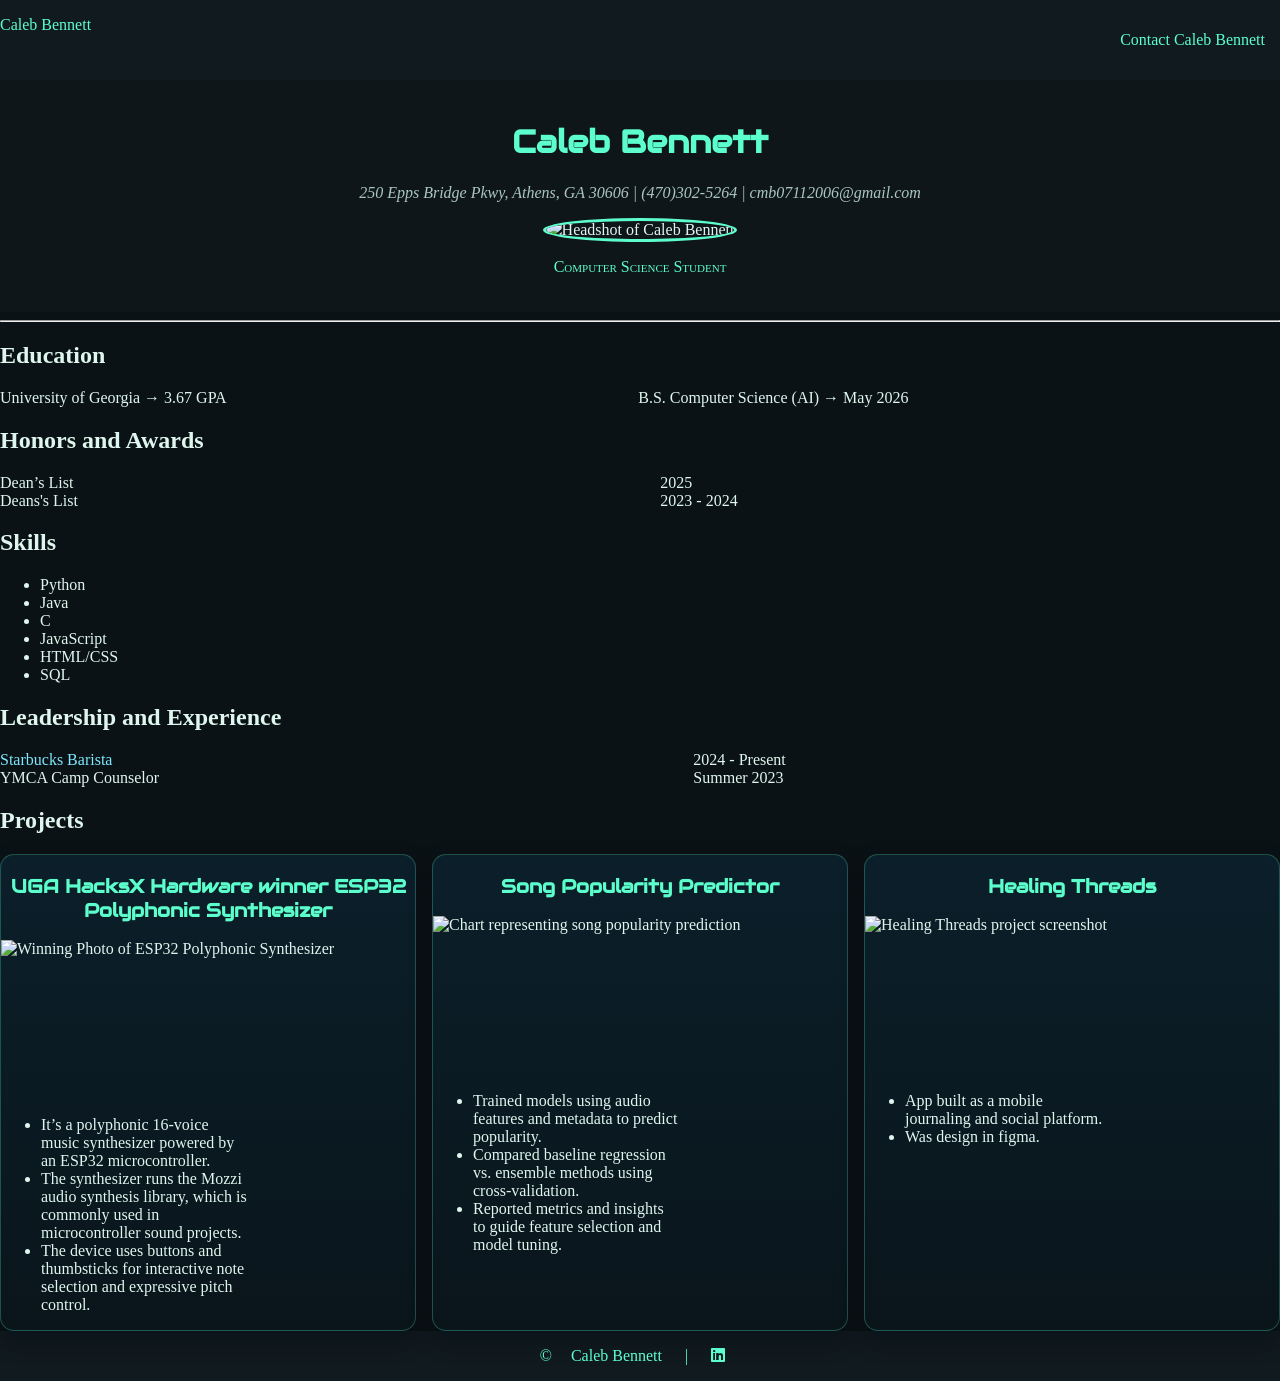
==== index.html @ 0cf7b52f "Add files via upload" ====
<!DOCTYPE html>
<html lang="en">
<head>
    <meta charset="UTF-8">
    <meta name="viewport" content="width=device-width, initial-scale=1.0">
    <link rel="stylesheet" href="css/style.css" />
    <title>Caleb Bennett</title>
    <link rel="stylesheet" href="https://cdnjs.cloudflare.com/ajax/libs/font-awesome/6.5.0/css/all.min.css" />
    <style>
    @import url('https://fonts.googleapis.com/css2?family=Audiowide&display=swap');
    </style>

</head>
<body>
    
    
    
    <nav>
    <p>Caleb Bennett</p>
    <a href="contact.html"><p>Contact Caleb Bennett</p></a>
    </nav>
    <header>
    <h1>Caleb Bennett</h1>
    <p class="address">250 Epps Bridge Pkwy, Athens, GA 30606 | (470)302-5264 | cmb07112006@gmail.com</p>
    <img src="images/headshot.jpg" alt="Headshot of Caleb Bennett" width="200">
    <p class="tagline">Computer Science Student</p>
    </header>
    
    <hr>
    <section>
    <h2>Education</h2>
    <dl>
      <dt>University of Georgia &rarr; 3.67 GPA</dt>
      <dd>B.S. Computer Science (AI) &rarr; May 2026</dd>
    </dl>
  </section>
  <section>
    <h2>Honors and Awards</h2>
    <dl>
      <dt>Dean’s List</dt>
      <dd>2025</dd>

      <dt>Deans's List</dt>
      <dd>2023 - 2024</dd>
    </dl>
  </section>
  <section>
    <h2>Skills</h2>
    <ul>
      <li>Python</li>
      <li>Java</li>
      <li>C</li>
      <li>JavaScript</li>
      <li>HTML/CSS</li>
      <li>SQL</li>
    </ul>
  </section>
  <section>
    <h2>Leadership and Experience</h2>
    <dl>
      <dt><a href="https://www.starbucks.com/" target="_blank" rel="noopener noreferrer">Starbucks Barista</a></dt>
      <dd>2024 - Present</dd>

      <dt>YMCA Camp Counselor</dt>
      <dd>Summer 2023</dd>
    </dl>
  </section>
  <section>
    <h2>Projects</h2>

    <div class="three-col">
      <div class="card">
        <h3>UGA HacksX Hardware winner ESP32 Polyphonic Synthesizer</h3>
        <img src="images/ESP32.png" alt="Winning Photo of ESP32 Polyphonic Synthesizer" width="300" />
        <ul>
          <li>It’s a polyphonic 16-voice music synthesizer powered by an ESP32 microcontroller.</li>
          <li>The synthesizer runs the Mozzi audio synthesis library, which is commonly used in microcontroller sound projects.</li>
          <li>The device uses buttons and thumbsticks for interactive note selection and expressive pitch control.</li>
        </ul>
      </div>

      <div class="card">
        <h3>Song Popularity Predictor</h3>
        <img src="images/project-spotify.png" alt="Chart representing song popularity prediction" width="300" />
        <ul>
          <li>Trained models using audio features and metadata to predict popularity.</li>
          <li>Compared baseline regression vs. ensemble methods using cross-validation.</li>
          <li>Reported metrics and insights to guide feature selection and model tuning.</li>
        </ul>
      </div>

      <div class="card">
        <h3>Healing Threads</h3>
        <img src="images/Healing-Threads.png" alt="Healing Threads project screenshot" width="300" />
        <ul>
          <li>App built as a mobile journaling and social platform.</li>
          <li>Was design in figma.</li>
        </ul>
      </div>
    </div>

  </section>

  <footer>
    <p>
      &copy; <a href="contact.html">Caleb Bennett</a>
      &nbsp;|&nbsp;
      <a href="https://www.linkedin.com/in/calebmbennett/" target="_blank" rel="noopener noreferrer" aria-label="LinkedIn Profile">
        <i class="fa-brands fa-linkedin"></i>
      </a>
    </p>
  </footer>
</body>
</html>
---- css/style.css ----
@audiowide-regular {
  font-family: "Audiowide", sans-serif;
  font-weight: 400;
  font-style: normal;
}

:root {
  --bg: #0b1215;
  --surface: #111a1f;
  --surface-alt: #0f161a;
  --accent: #5cffcc;
  --accent-soft: rgba(92, 255, 204, 0.25);
  --text: #dff6ee;
  --muted: #a9c7be;
  --link: #7fe8ff;
}

body {
  margin: 0%;
  background-color: var(--bg);
  color: var(--text);
  }

/****************   Nav Section **********************/
nav {
	background-color: var(--surface);
  border-color: var(--accent-soft);
  justify-content: space-between;
  text-decoration: none;
  display: flex;
  color: var(--accent);
}
nav a {
  color: var(--accent);
  text-decoration: none;
  padding: 15px;
}

/***********************  Footer Section   **************************/
footer {
	background-color: var(--surface);
  border-color: var(--accent-soft);
  justify-content: center;
  text-decoration: none;
  display: flex;
  color: var(--accent);
}
footer a {
  color: var(--accent);
  text-decoration: none;
  padding: 15px;
}

/*********** Splash Page ************************/
header {
  align-content: space-around;
  text-align: center;
  padding: 20px;
  background-color: var(--surface-alt);
}

header h1 {
  font-family: "Audiowide", sans-serif;
  color: var(--accent);
}

header img {
  border-inline: 3px solid var(--accent);
  border-top: 3px solid var(--accent);
  border-bottom: 3px solid var(--accent);
  border-radius: 99%;
}

.address {
 font-style: italic;
  color: var(--muted);
}

.tagline {
  font-variant: small-caps;
  color: var(--accent);
  text-align: center;
}

/************* Sections ********************/
hr {
  
}

section h3 {
  font-family: "Audiowide", sans-serif;
  color: var(--accent);
  text-align: center;
}

section dl {
  display: grid;
  grid-template-columns: auto auto;
}

section ul {
  width: 50%;
  color: var(--text)
}

section a {
  text-decoration: none;
  color: var(--link);
}

section a:hover {
  text-decoration: underline;
}

/**************   Projects   *****************/
.three-col {
	display: grid;
  grid-template-columns: repeat(3, minmax(0, 1fr));
  gap: 16px; /* space between cards */
  margin-top: 12px;
}

.card img {
  width: 100%;
  height: 160px;
  object-fit: cover;
  display: block;
}

.card {
  background: linear-gradient(180deg, #0b1f2a 0%, #0a151b 100%);
  border: 1px solid var(--accent-soft);
  border-radius: 14px;
  overflow: hidden;
  box-shadow: 0 10px 22px rgba(3, 12, 18, 0.45);
  text-align: left;
  color: var(--text);
}



/**************   Responsiveness   *****************/
@media (max-width: 680px) {
    nav {
      flex-direction: column; /* vertical nav */
    align-items: stretch;
    padding: 0;
    }

    .three-col {
      grid-template-columns: 1fr; /* 1 column on mobile */
    justify-items: center; /* centered cards */
    }
}

/**************   Contact Page   *****************/
.one-col {
  max-width: 560px;
  margin: 0 auto;
  padding: 20px;
  display: flex;
  flex-direction: column;
  gap: 12px;
}

input {
  width: 100%;
  padding: 10px 12px;
  border: 1px solid var(--accent-soft);
  border-radius: 8px;
  background-color: var(--surface-alt);
  color: var(--text);

}

textarea {
  width: 100%;
  min-height: 120px;
  padding: 10px 12px;
  border: 1px solid var(--accent-soft);
  border-radius: 8px;
  background-color: var(--surface-alt);
  color: var(--text);
}
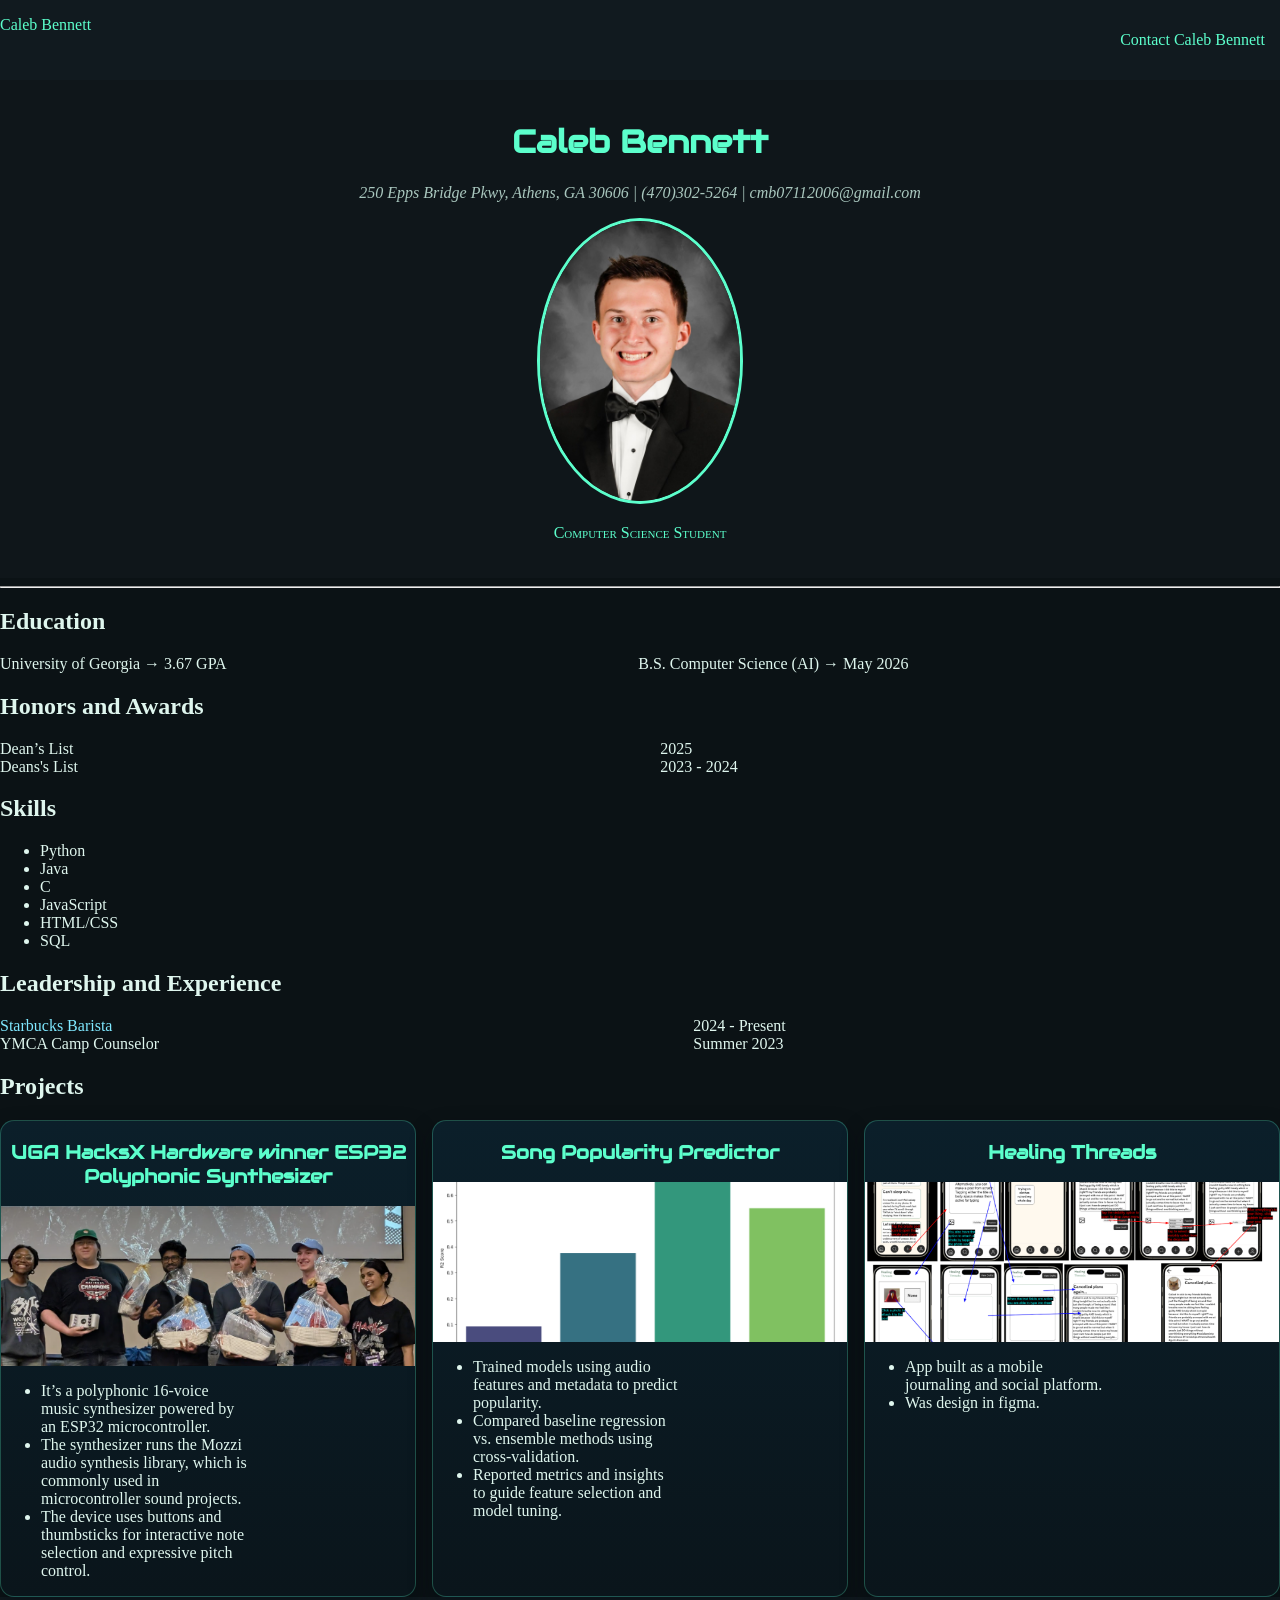
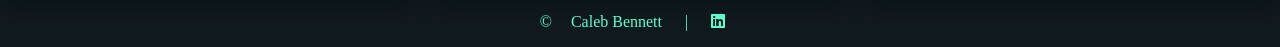
==== commit 1800bb70: "Update index.html" ====
--- a/index.html
+++ b/index.html
@@ -68,36 +68,36 @@
   <section>
     <h2>Projects</h2>
 
-    <div class="three-col">
-      <div class="card">
-        <h3>UGA HacksX Hardware winner ESP32 Polyphonic Synthesizer</h3>
-        <img src="images/ESP32.png" alt="Winning Photo of ESP32 Polyphonic Synthesizer" width="300" />
-        <ul>
-          <li>It’s a polyphonic 16-voice music synthesizer powered by an ESP32 microcontroller.</li>
-          <li>The synthesizer runs the Mozzi audio synthesis library, which is commonly used in microcontroller sound projects.</li>
-          <li>The device uses buttons and thumbsticks for interactive note selection and expressive pitch control.</li>
-        </ul>
-      </div>
-
-      <div class="card">
-        <h3>Song Popularity Predictor</h3>
-        <img src="images/project-spotify.png" alt="Chart representing song popularity prediction" width="300" />
-        <ul>
-          <li>Trained models using audio features and metadata to predict popularity.</li>
-          <li>Compared baseline regression vs. ensemble methods using cross-validation.</li>
-          <li>Reported metrics and insights to guide feature selection and model tuning.</li>
-        </ul>
-      </div>
-
-      <div class="card">
-        <h3>Healing Threads</h3>
-        <img src="images/Healing-Threads.png" alt="Healing Threads project screenshot" width="300" />
-        <ul>
-          <li>App built as a mobile journaling and social platform.</li>
-          <li>Was design in figma.</li>
-        </ul>
-      </div>
-    </div>
+    <div class="three-col">
+      <div class="card">
+        <h3>UGA HacksX Hardware winner ESP32 Polyphonic Synthesizer</h3>
+        <img src="images/ESP32.png" alt="Winning Photo of ESP32 Polyphonic Synthesizer" width="300" />
+        <ul>
+          <li>It’s a polyphonic 16-voice music synthesizer powered by an ESP32 microcontroller.</li>
+          <li>The synthesizer runs the Mozzi audio synthesis library, which is commonly used in microcontroller sound projects.</li>
+          <li>The device uses buttons and thumbsticks for interactive note selection and expressive pitch control.</li>
+        </ul>
+      </div>
+
+      <div class="card">
+        <h3>Song Popularity Predictor</h3>
+        <img src="images/project-spotify.png" alt="Chart representing song popularity prediction" width="300" />
+        <ul>
+          <li>Trained models using audio features and metadata to predict popularity.</li>
+          <li>Compared baseline regression vs. ensemble methods using cross-validation.</li>
+          <li>Reported metrics and insights to guide feature selection and model tuning.</li>
+        </ul>
+      </div>
+
+      <div class="card">
+        <h3>Healing Threads</h3>
+        <img src="images/Healing-Threads.png" alt="Healing Threads project screenshot" width="300" />
+        <ul>
+          <li>App built as a mobile journaling and social platform.</li>
+          <li>Was design in figma.</li>
+        </ul>
+      </div>
+    </div>
 
   </section>
 
@@ -111,4 +111,4 @@
     </p>
   </footer>
 </body>
-</html>
+</html>
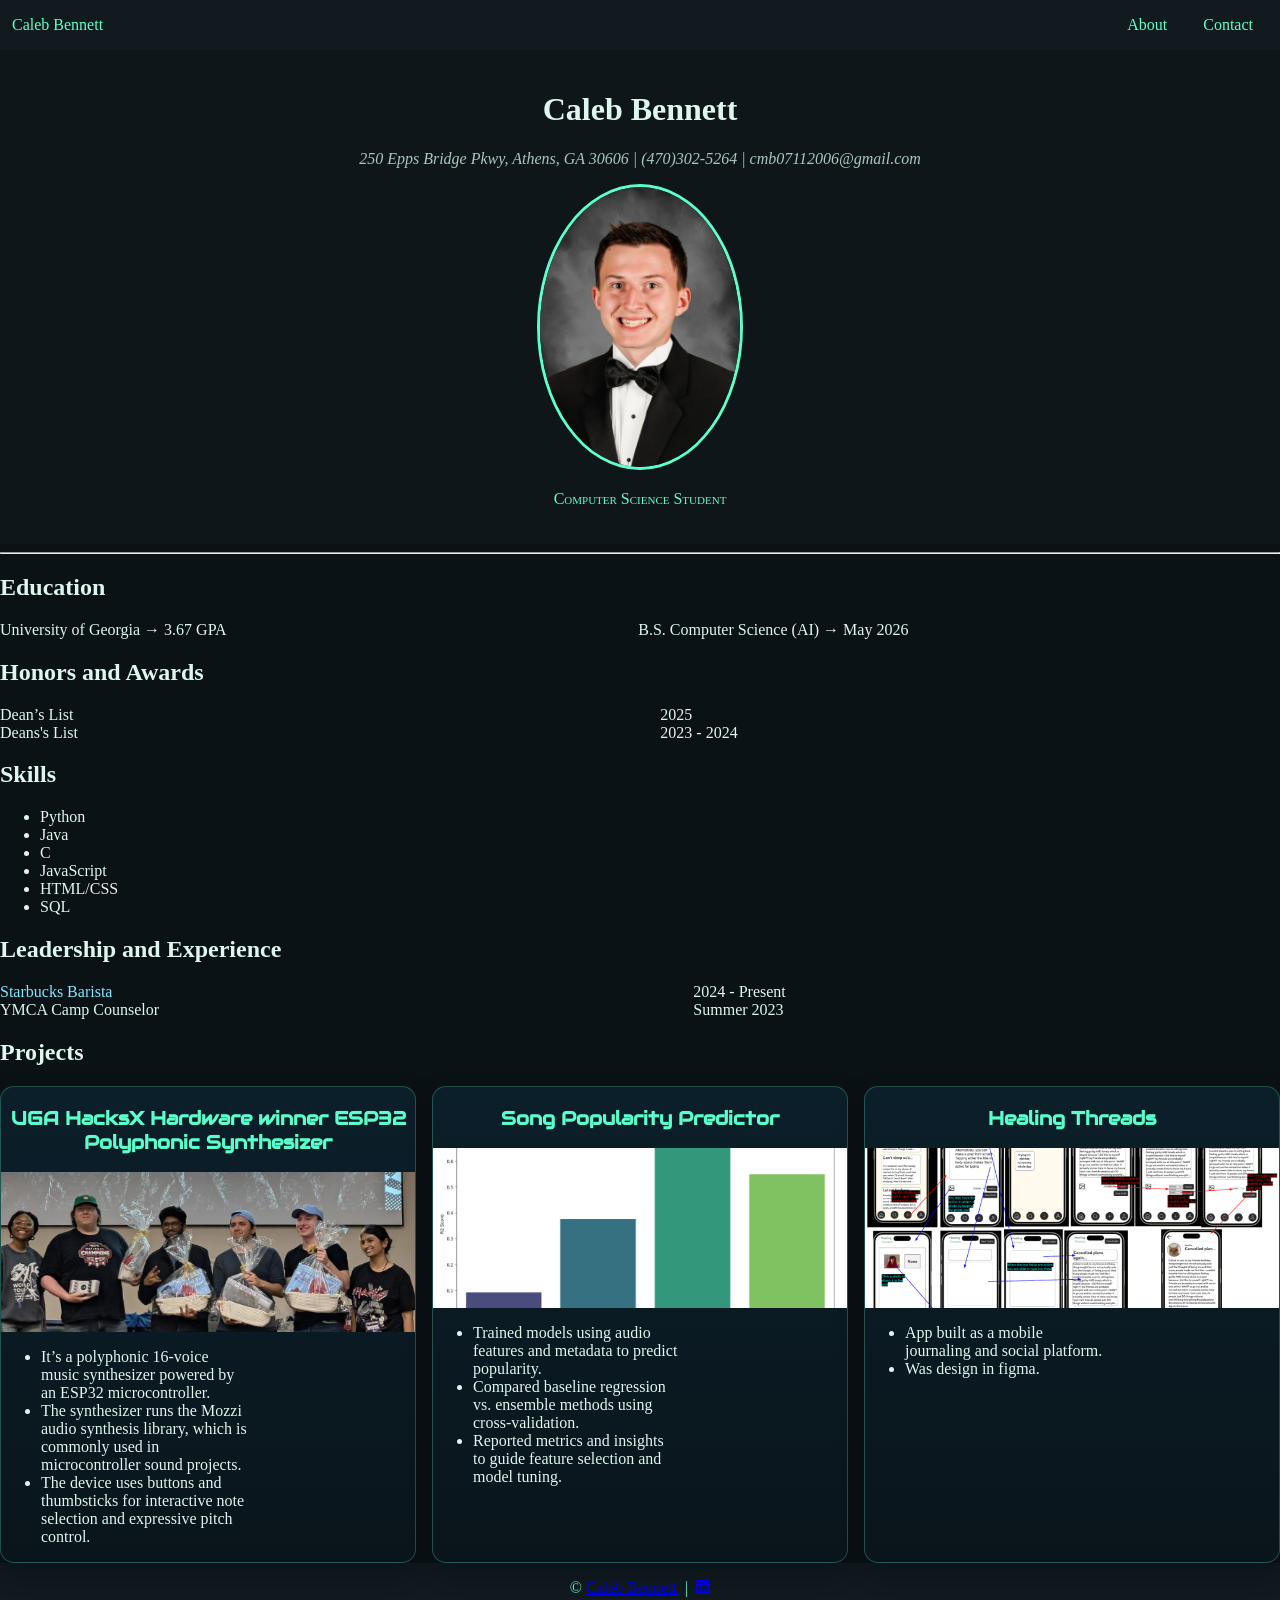
==== commit 5efb674f: "js added added js background snake learning" ====
--- a/index.html
+++ b/index.html
@@ -12,18 +12,22 @@
 
 </head>
 <body>
-    
+    <canvas id="bgSnake" class="bg-snake" aria-hidden="true"></canvas>
     
     
     <nav>
     <p>Caleb Bennett</p>
-    <a href="contact.html"><p>Contact Caleb Bennett</p></a>
+    <div class="nav-links">
+      <a href="index.html">About</a>
+      <a href="contact.html">Contact</a>
+    </div>
     </nav>
     <header>
     <h1>Caleb Bennett</h1>
     <p class="address">250 Epps Bridge Pkwy, Athens, GA 30606 | (470)302-5264 | cmb07112006@gmail.com</p>
     <img src="images/headshot.jpg" alt="Headshot of Caleb Bennett" width="200">
     <p class="tagline">Computer Science Student</p>
+    
     </header>
     
     <hr>
@@ -110,5 +114,6 @@
       </a>
     </p>
   </footer>
+  <script src="js/bg-snake.js"></script>
 </body>
 </html>
--- a/css/style.css
+++ b/css/style.css
@@ -19,6 +19,7 @@
   margin: 0%;
   background-color: var(--bg);
   color: var(--text);
+  position: relative;
   }
 
 /****************   Nav Section **********************/
@@ -29,11 +30,21 @@
   text-decoration: none;
   display: flex;
   color: var(--accent);
+  align-items: center;
+  padding: 0 12px;
+  position: relative;
+  z-index: 1;
 }
 nav a {
   color: var(--accent);
   text-decoration: none;
   padding: 15px;
+}
+
+.nav-links {
+  display: flex;
+  align-items: center;
+  gap: 6px;
 }
 
 /***********************  Footer Section   **************************/
@@ -45,6 +56,8 @@
   display: flex;
   color: var(--accent);
 }
+  position: relative;
+  z-index: 1;
 footer a {
   color: var(--accent);
   text-decoration: none;
@@ -59,6 +72,8 @@
   background-color: var(--surface-alt);
 }
 
+  position: relative;
+  z-index: 1;
 header h1 {
   font-family: "Audiowide", sans-serif;
   color: var(--accent);
@@ -69,6 +84,8 @@
   border-top: 3px solid var(--accent);
   border-bottom: 3px solid var(--accent);
   border-radius: 99%;
+  position: relative;
+  z-index: 2;
 }
 
 .address {
@@ -91,6 +108,11 @@
   font-family: "Audiowide", sans-serif;
   color: var(--accent);
   text-align: center;
+}
+
+section {
+  position: relative;
+  z-index: 1;
 }
 
 section dl {
@@ -147,6 +169,11 @@
     padding: 0;
     }
 
+    .nav-links {
+      flex-direction: column;
+      align-items: stretch;
+    }
+
     .three-col {
       grid-template-columns: 1fr; /* 1 column on mobile */
     justify-items: center; /* centered cards */
@@ -182,3 +209,14 @@
   background-color: var(--surface-alt);
   color: var(--text);
 }
+
+.bg-snake {
+  position: absolute;
+  inset: 0;
+  width: 100%;
+  height: 100%;
+  z-index: 0;
+  opacity: 0.35;
+  pointer-events: none;
+}
+}
